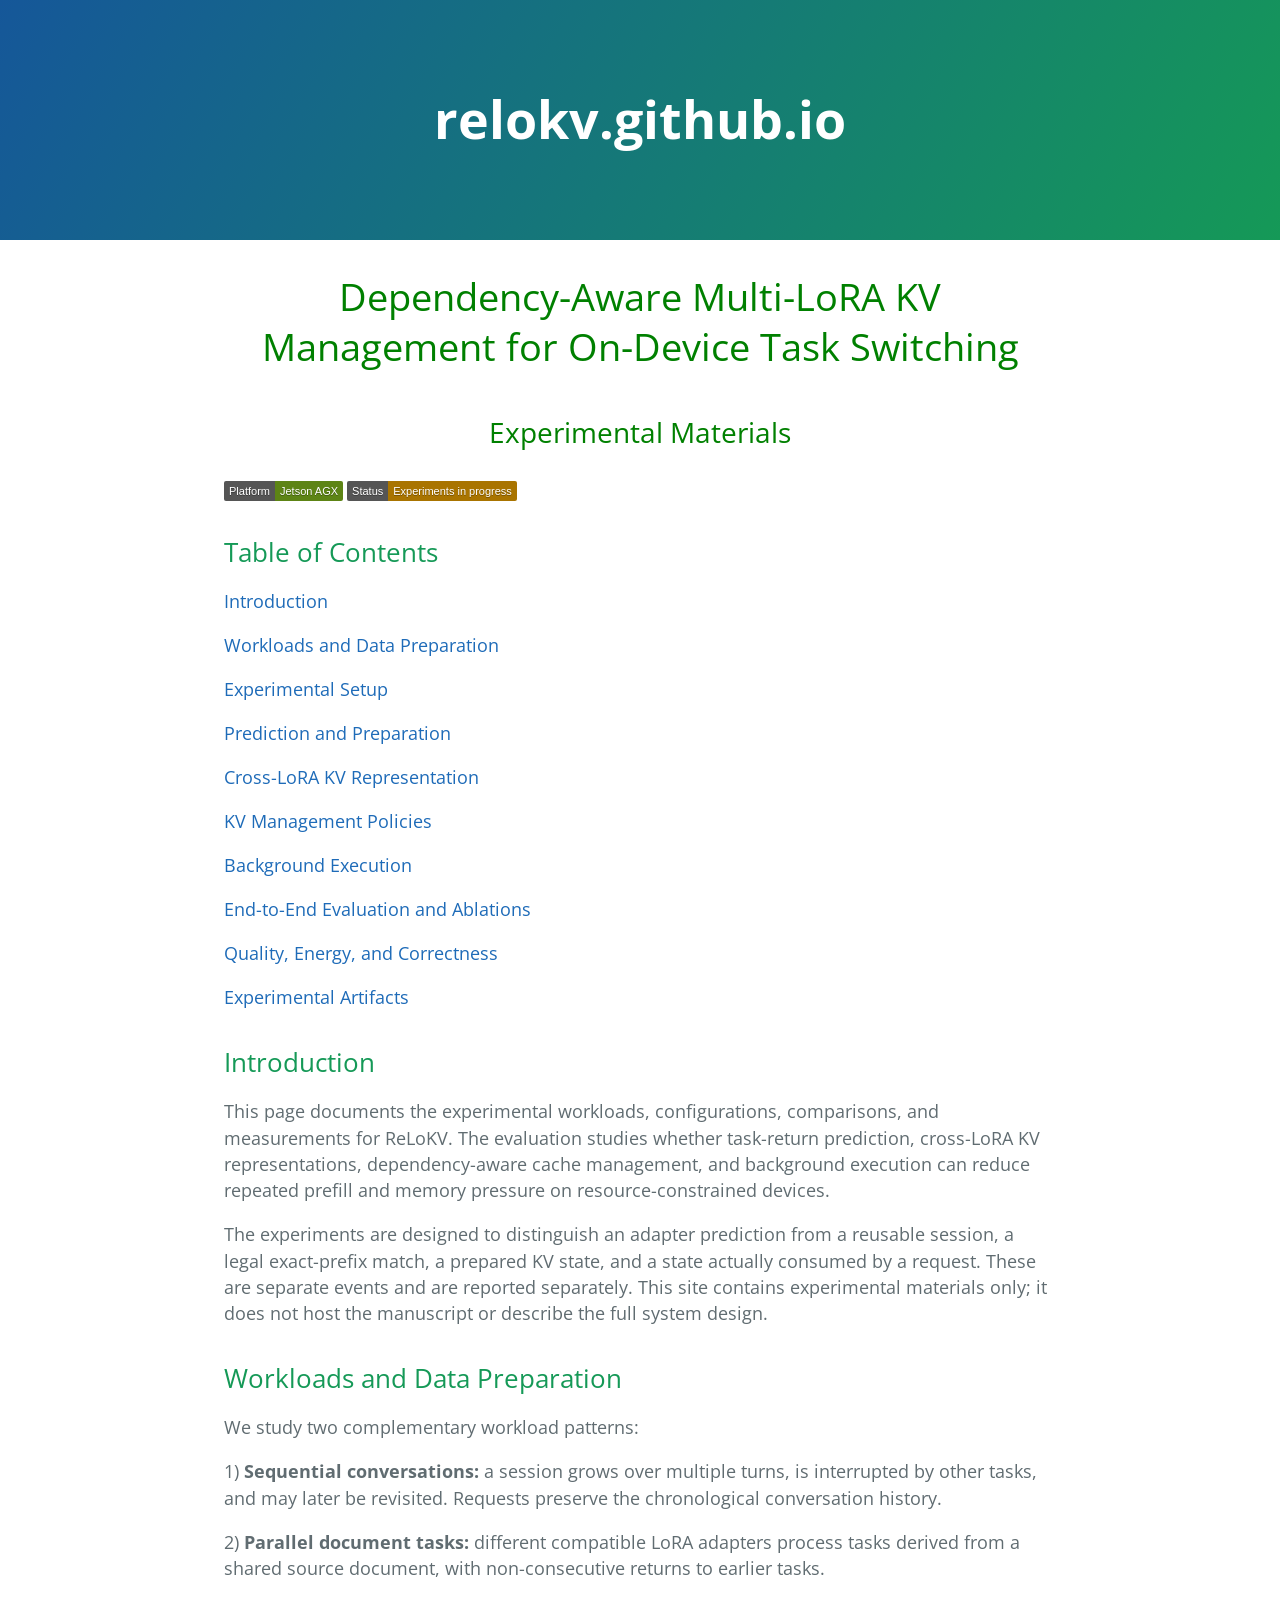
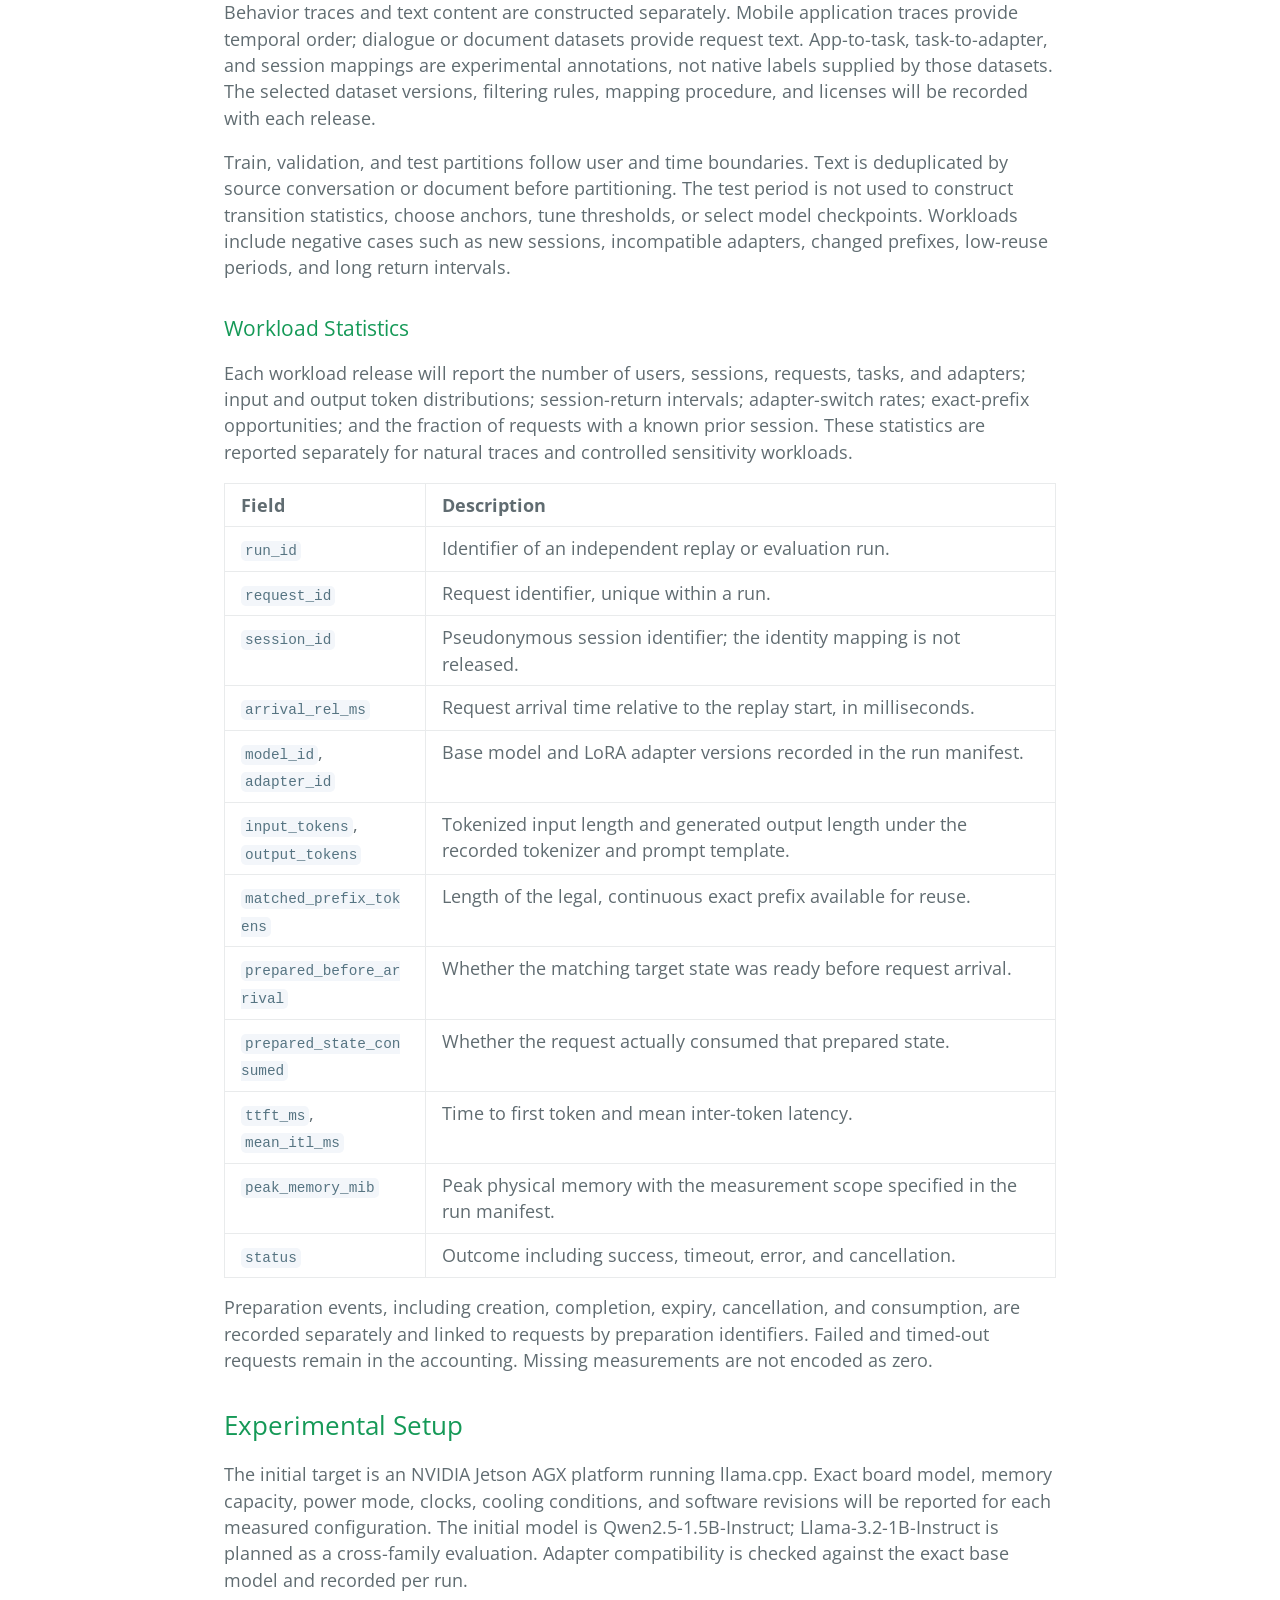
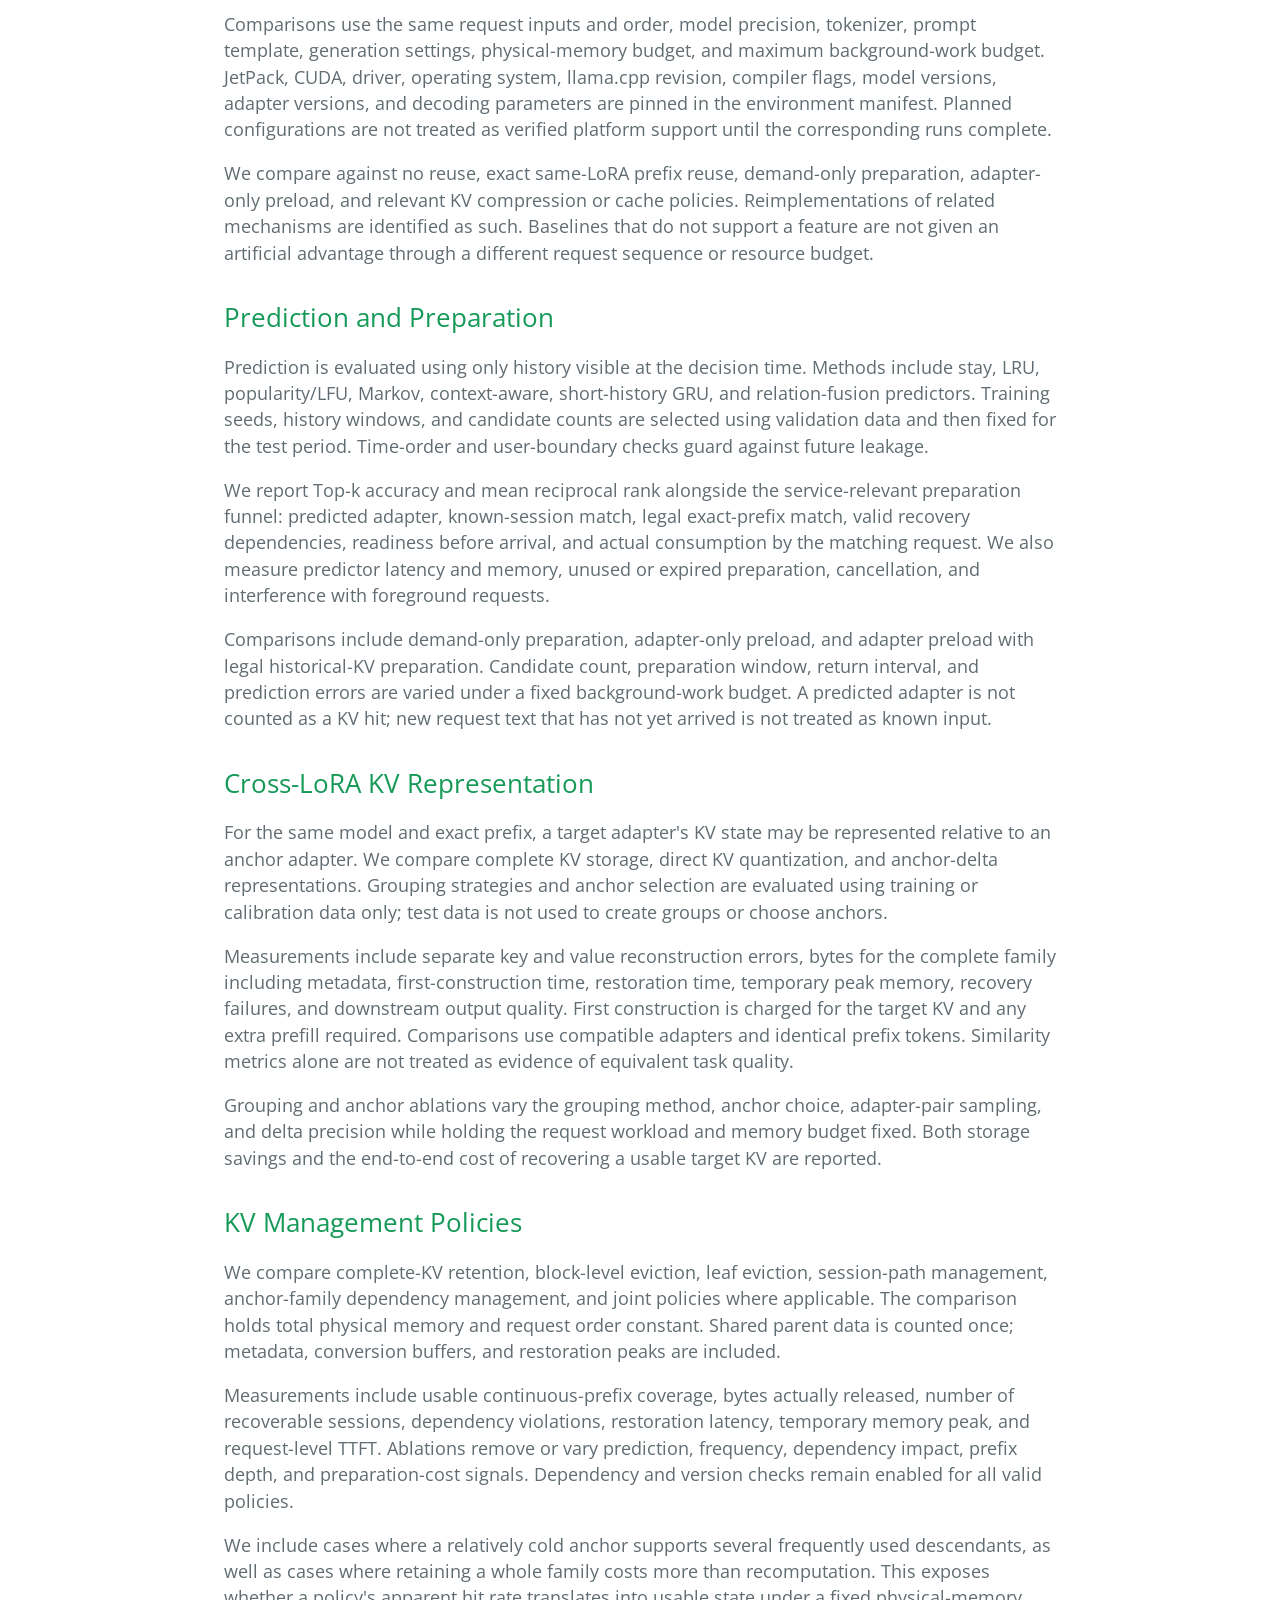
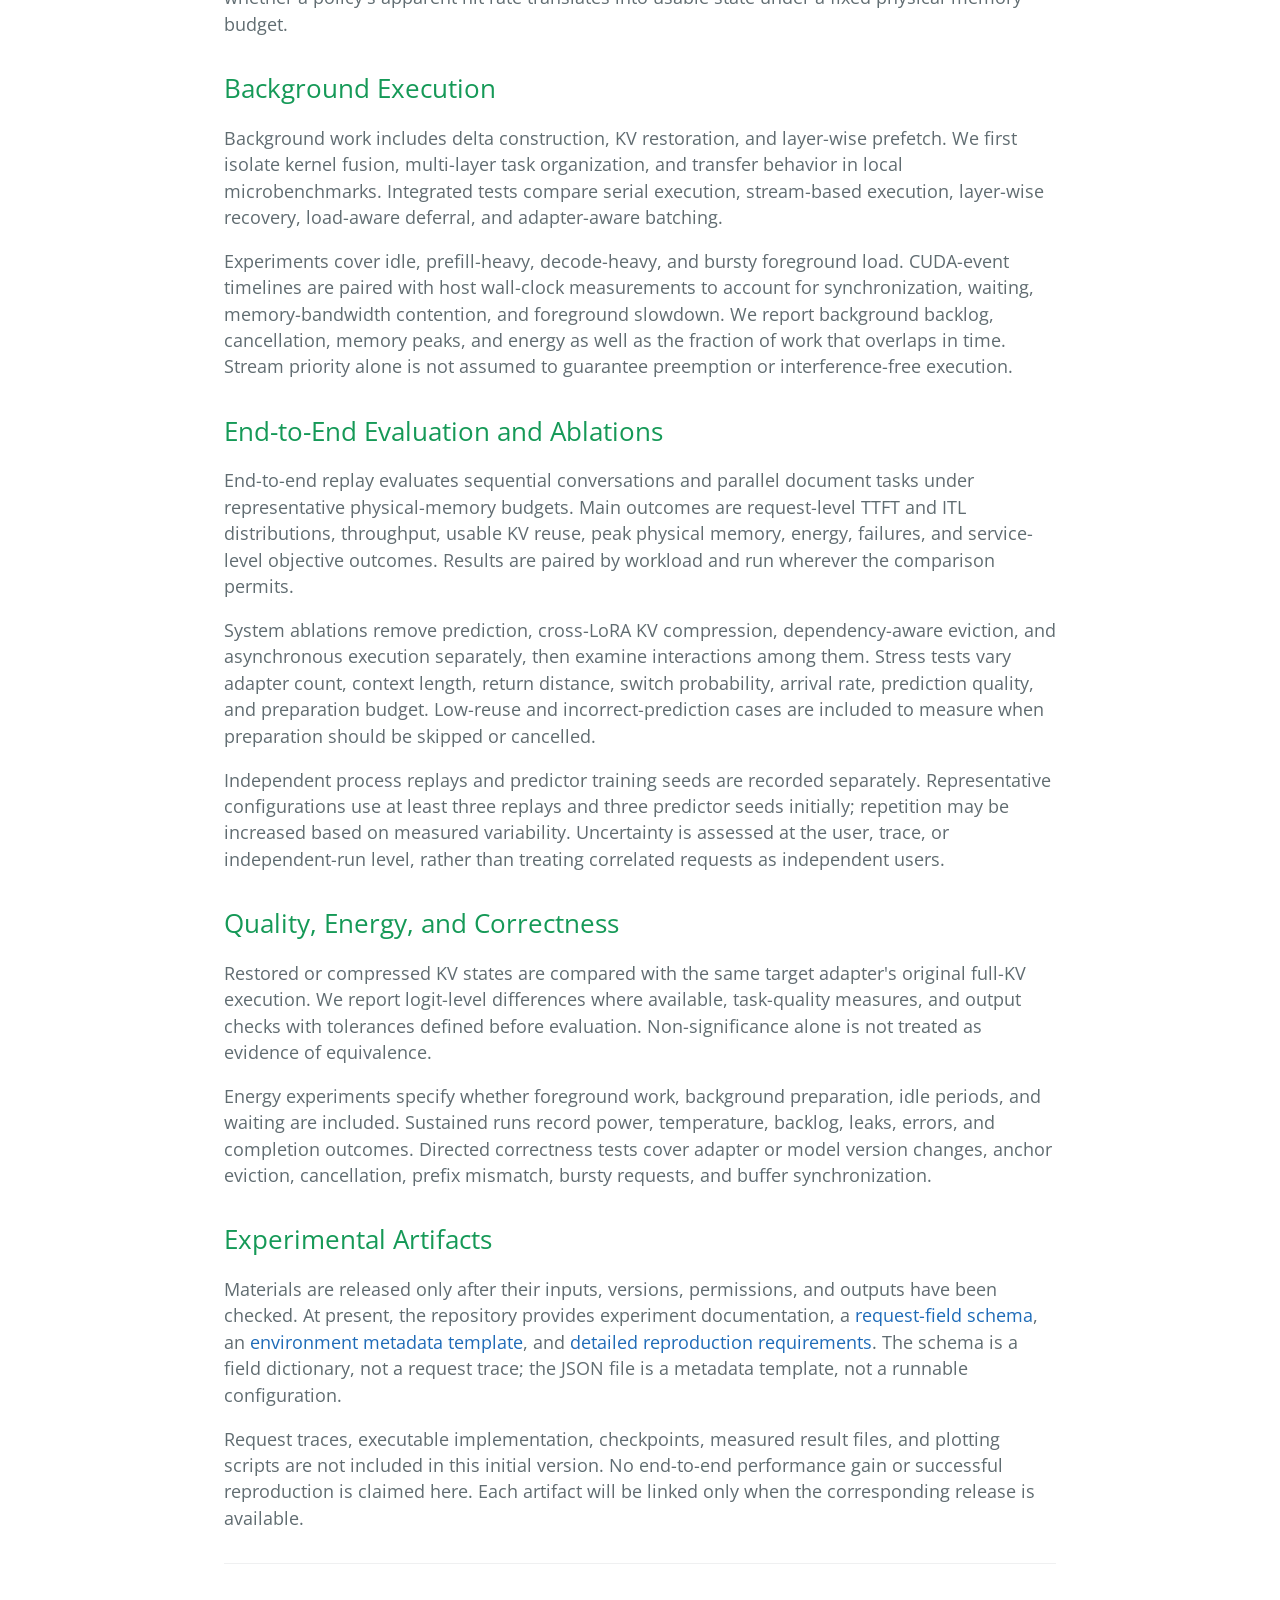
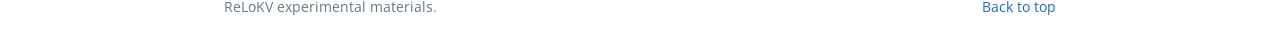
==== index.html @ 2251f83d "system --Initialize the page frame" ====
<!doctype html>
<html lang="en">
<head>
  <meta charset="utf-8">
  <meta name="viewport" content="width=device-width, initial-scale=1">
  <meta name="description" content="Experimental materials and evaluation for ReLoKV.">
  <meta name="referrer" content="no-referrer">
  <title>relokv.github.io</title>
  <link rel="stylesheet" href="assets/styles.css">
</head>
<body>
  <a id="skip-to-content" href="#content">Skip to the content.</a>

  <header class="page-header">
    <h1 class="project-name">relokv.github.io</h1>
  </header>

  <main id="content" class="main-content">
    <p class="site-title">Dependency-Aware Multi-LoRA KV Management for On-Device Task Switching</p>
    <p class="site-subtitle">Experimental Materials</p>

    <p class="badges" aria-label="Artifact information">
      <span class="badge"><span class="badge-label">Platform</span><span class="badge-value platform">Jetson AGX</span></span>
      <span class="badge"><span class="badge-label">Status</span><span class="badge-value preparation">Experiments in progress</span></span>
    </p>

    <nav aria-labelledby="table-of-contents">
      <h2 id="table-of-contents">Table of Contents</h2>
      <p><a href="#introduction">Introduction</a></p>
      <p><a href="#workloads">Workloads and Data Preparation</a></p>
      <p><a href="#experimental-setup">Experimental Setup</a></p>
      <p><a href="#prediction">Prediction and Preparation</a></p>
      <p><a href="#kv-representation">Cross-LoRA KV Representation</a></p>
      <p><a href="#kv-management">KV Management Policies</a></p>
      <p><a href="#background-execution">Background Execution</a></p>
      <p><a href="#end-to-end">End-to-End Evaluation and Ablations</a></p>
      <p><a href="#quality-energy">Quality, Energy, and Correctness</a></p>
      <p><a href="#artifacts">Experimental Artifacts</a></p>
    </nav>

    <h2 id="introduction">Introduction</h2>
    <p>This page documents the experimental workloads, configurations, comparisons, and measurements for ReLoKV. The evaluation studies whether task-return prediction, cross-LoRA KV representations, dependency-aware cache management, and background execution can reduce repeated prefill and memory pressure on resource-constrained devices.</p>
    <p>The experiments are designed to distinguish an adapter prediction from a reusable session, a legal exact-prefix match, a prepared KV state, and a state actually consumed by a request. These are separate events and are reported separately. This site contains experimental materials only; it does not host the manuscript or describe the full system design.</p>

    <h2 id="workloads">Workloads and Data Preparation</h2>
    <p>We study two complementary workload patterns:</p>
    <p>1) <strong>Sequential conversations:</strong> a session grows over multiple turns, is interrupted by other tasks, and may later be revisited. Requests preserve the chronological conversation history.</p>
    <p>2) <strong>Parallel document tasks:</strong> different compatible LoRA adapters process tasks derived from a shared source document, with non-consecutive returns to earlier tasks.</p>
    <p>Behavior traces and text content are constructed separately. Mobile application traces provide temporal order; dialogue or document datasets provide request text. App-to-task, task-to-adapter, and session mappings are experimental annotations, not native labels supplied by those datasets. The selected dataset versions, filtering rules, mapping procedure, and licenses will be recorded with each release.</p>
    <p>Train, validation, and test partitions follow user and time boundaries. Text is deduplicated by source conversation or document before partitioning. The test period is not used to construct transition statistics, choose anchors, tune thresholds, or select model checkpoints. Workloads include negative cases such as new sessions, incompatible adapters, changed prefixes, low-reuse periods, and long return intervals.</p>

    <h3 id="workload-statistics">Workload Statistics</h3>
    <p>Each workload release will report the number of users, sessions, requests, tasks, and adapters; input and output token distributions; session-return intervals; adapter-switch rates; exact-prefix opportunities; and the fraction of requests with a known prior session. These statistics are reported separately for natural traces and controlled sensitivity workloads.</p>
    <div class="table-scroll" role="region" aria-label="Request-level measurement fields" tabindex="0">
      <table>
        <thead><tr><th scope="col">Field</th><th scope="col">Description</th></tr></thead>
        <tbody>
          <tr><td><code>run_id</code></td><td>Identifier of an independent replay or evaluation run.</td></tr>
          <tr><td><code>request_id</code></td><td>Request identifier, unique within a run.</td></tr>
          <tr><td><code>session_id</code></td><td>Pseudonymous session identifier; the identity mapping is not released.</td></tr>
          <tr><td><code>arrival_rel_ms</code></td><td>Request arrival time relative to the replay start, in milliseconds.</td></tr>
          <tr><td><code>model_id</code>, <code>adapter_id</code></td><td>Base model and LoRA adapter versions recorded in the run manifest.</td></tr>
          <tr><td><code>input_tokens</code>, <code>output_tokens</code></td><td>Tokenized input length and generated output length under the recorded tokenizer and prompt template.</td></tr>
          <tr><td><code>matched_prefix_tokens</code></td><td>Length of the legal, continuous exact prefix available for reuse.</td></tr>
          <tr><td><code>prepared_before_arrival</code></td><td>Whether the matching target state was ready before request arrival.</td></tr>
          <tr><td><code>prepared_state_consumed</code></td><td>Whether the request actually consumed that prepared state.</td></tr>
          <tr><td><code>ttft_ms</code>, <code>mean_itl_ms</code></td><td>Time to first token and mean inter-token latency.</td></tr>
          <tr><td><code>peak_memory_mib</code></td><td>Peak physical memory with the measurement scope specified in the run manifest.</td></tr>
          <tr><td><code>status</code></td><td>Outcome including success, timeout, error, and cancellation.</td></tr>
        </tbody>
      </table>
    </div>
    <p>Preparation events, including creation, completion, expiry, cancellation, and consumption, are recorded separately and linked to requests by preparation identifiers. Failed and timed-out requests remain in the accounting. Missing measurements are not encoded as zero.</p>

    <h2 id="experimental-setup">Experimental Setup</h2>
    <p>The initial target is an NVIDIA Jetson AGX platform running llama.cpp. Exact board model, memory capacity, power mode, clocks, cooling conditions, and software revisions will be reported for each measured configuration. The initial model is Qwen2.5-1.5B-Instruct; Llama-3.2-1B-Instruct is planned as a cross-family evaluation. Adapter compatibility is checked against the exact base model and recorded per run.</p>
    <p>Comparisons use the same request inputs and order, model precision, tokenizer, prompt template, generation settings, physical-memory budget, and maximum background-work budget. JetPack, CUDA, driver, operating system, llama.cpp revision, compiler flags, model versions, adapter versions, and decoding parameters are pinned in the environment manifest. Planned configurations are not treated as verified platform support until the corresponding runs complete.</p>
    <p>We compare against no reuse, exact same-LoRA prefix reuse, demand-only preparation, adapter-only preload, and relevant KV compression or cache policies. Reimplementations of related mechanisms are identified as such. Baselines that do not support a feature are not given an artificial advantage through a different request sequence or resource budget.</p>

    <h2 id="prediction">Prediction and Preparation</h2>
    <p>Prediction is evaluated using only history visible at the decision time. Methods include stay, LRU, popularity/LFU, Markov, context-aware, short-history GRU, and relation-fusion predictors. Training seeds, history windows, and candidate counts are selected using validation data and then fixed for the test period. Time-order and user-boundary checks guard against future leakage.</p>
    <p>We report Top-k accuracy and mean reciprocal rank alongside the service-relevant preparation funnel: predicted adapter, known-session match, legal exact-prefix match, valid recovery dependencies, readiness before arrival, and actual consumption by the matching request. We also measure predictor latency and memory, unused or expired preparation, cancellation, and interference with foreground requests.</p>
    <p>Comparisons include demand-only preparation, adapter-only preload, and adapter preload with legal historical-KV preparation. Candidate count, preparation window, return interval, and prediction errors are varied under a fixed background-work budget. A predicted adapter is not counted as a KV hit; new request text that has not yet arrived is not treated as known input.</p>

    <h2 id="kv-representation">Cross-LoRA KV Representation</h2>
    <p>For the same model and exact prefix, a target adapter's KV state may be represented relative to an anchor adapter. We compare complete KV storage, direct KV quantization, and anchor-delta representations. Grouping strategies and anchor selection are evaluated using training or calibration data only; test data is not used to create groups or choose anchors.</p>
    <p>Measurements include separate key and value reconstruction errors, bytes for the complete family including metadata, first-construction time, restoration time, temporary peak memory, recovery failures, and downstream output quality. First construction is charged for the target KV and any extra prefill required. Comparisons use compatible adapters and identical prefix tokens. Similarity metrics alone are not treated as evidence of equivalent task quality.</p>
    <p>Grouping and anchor ablations vary the grouping method, anchor choice, adapter-pair sampling, and delta precision while holding the request workload and memory budget fixed. Both storage savings and the end-to-end cost of recovering a usable target KV are reported.</p>

    <h2 id="kv-management">KV Management Policies</h2>
    <p>We compare complete-KV retention, block-level eviction, leaf eviction, session-path management, anchor-family dependency management, and joint policies where applicable. The comparison holds total physical memory and request order constant. Shared parent data is counted once; metadata, conversion buffers, and restoration peaks are included.</p>
    <p>Measurements include usable continuous-prefix coverage, bytes actually released, number of recoverable sessions, dependency violations, restoration latency, temporary memory peak, and request-level TTFT. Ablations remove or vary prediction, frequency, dependency impact, prefix depth, and preparation-cost signals. Dependency and version checks remain enabled for all valid policies.</p>
    <p>We include cases where a relatively cold anchor supports several frequently used descendants, as well as cases where retaining a whole family costs more than recomputation. This exposes whether a policy's apparent hit rate translates into usable state under a fixed physical-memory budget.</p>

    <h2 id="background-execution">Background Execution</h2>
    <p>Background work includes delta construction, KV restoration, and layer-wise prefetch. We first isolate kernel fusion, multi-layer task organization, and transfer behavior in local microbenchmarks. Integrated tests compare serial execution, stream-based execution, layer-wise recovery, load-aware deferral, and adapter-aware batching.</p>
    <p>Experiments cover idle, prefill-heavy, decode-heavy, and bursty foreground load. CUDA-event timelines are paired with host wall-clock measurements to account for synchronization, waiting, memory-bandwidth contention, and foreground slowdown. We report background backlog, cancellation, memory peaks, and energy as well as the fraction of work that overlaps in time. Stream priority alone is not assumed to guarantee preemption or interference-free execution.</p>

    <h2 id="end-to-end">End-to-End Evaluation and Ablations</h2>
    <p>End-to-end replay evaluates sequential conversations and parallel document tasks under representative physical-memory budgets. Main outcomes are request-level TTFT and ITL distributions, throughput, usable KV reuse, peak physical memory, energy, failures, and service-level objective outcomes. Results are paired by workload and run wherever the comparison permits.</p>
    <p>System ablations remove prediction, cross-LoRA KV compression, dependency-aware eviction, and asynchronous execution separately, then examine interactions among them. Stress tests vary adapter count, context length, return distance, switch probability, arrival rate, prediction quality, and preparation budget. Low-reuse and incorrect-prediction cases are included to measure when preparation should be skipped or cancelled.</p>
    <p>Independent process replays and predictor training seeds are recorded separately. Representative configurations use at least three replays and three predictor seeds initially; repetition may be increased based on measured variability. Uncertainty is assessed at the user, trace, or independent-run level, rather than treating correlated requests as independent users.</p>

    <h2 id="quality-energy">Quality, Energy, and Correctness</h2>
    <p>Restored or compressed KV states are compared with the same target adapter's original full-KV execution. We report logit-level differences where available, task-quality measures, and output checks with tolerances defined before evaluation. Non-significance alone is not treated as evidence of equivalence.</p>
    <p>Energy experiments specify whether foreground work, background preparation, idle periods, and waiting are included. Sustained runs record power, temperature, backlog, leaks, errors, and completion outcomes. Directed correctness tests cover adapter or model version changes, anchor eviction, cancellation, prefix mismatch, bursty requests, and buffer synchronization.</p>

    <h2 id="artifacts">Experimental Artifacts</h2>
    <p>Materials are released only after their inputs, versions, permissions, and outputs have been checked. At present, the repository provides experiment documentation, a <a href="data/schema.csv" download>request-field schema</a>, an <a href="configs/environment-template.json" download>environment metadata template</a>, and <a href="reproduction.html">detailed reproduction requirements</a>. The schema is a field dictionary, not a request trace; the JSON file is a metadata template, not a runnable configuration.</p>
    <p>Request traces, executable implementation, checkpoints, measured result files, and plotting scripts are not included in this initial version. No end-to-end performance gain or successful reproduction is claimed here. Each artifact will be linked only when the corresponding release is available.</p>

    <footer class="site-footer">
      <span>ReLoKV experimental materials.</span>
      <a href="#content">Back to top</a>
    </footer>
  </main>
</body>
</html>
---- assets/styles.css ----
@font-face {
  font-family: "Open Sans";
  font-style: normal;
  font-weight: 400;
  font-display: swap;
  src: url("fonts/open-sans-regular.woff2") format("woff2");
}

@font-face {
  font-family: "Open Sans";
  font-style: normal;
  font-weight: 700;
  font-display: swap;
  src: url("fonts/open-sans-bold.woff2") format("woff2");
}

/* Cayman-style presentation shared by the supplied reference sites. */
:root {
  color-scheme: light;
  --header-bg-color: #159957;
  --header-bg-color-secondary: #155799;
  --section-headings-color: #159957;
  --body-text-color: #606c71;
  --body-link-color: #1e6bb8;
  --border-color: #e9ebec;
  --code-bg-color: #f3f6fa;
  --code-text-color: #567482;
}

* { box-sizing: border-box; }
body {
  padding: 0;
  margin: 0;
  font-family: "Open Sans", "Helvetica Neue", Helvetica, Arial, sans-serif;
  font-size: 16px;
  line-height: 1.5;
  color: var(--body-text-color);
  background: #fff;
  letter-spacing: 0;
}
a { color: var(--body-link-color); text-decoration: none; }
a:hover { text-decoration: underline; }
a:focus-visible, .table-scroll:focus-visible { outline: 2px solid var(--body-link-color); outline-offset: 4px; }
#skip-to-content {
  position: absolute;
  top: -100px;
  left: 0;
  z-index: 5;
  padding: 0.5rem 1rem;
  color: #fff;
  background: #155799;
}
#skip-to-content:focus { top: 0; }
.page-header {
  color: #fff;
  text-align: center;
  background-color: var(--header-bg-color);
  background-image: linear-gradient(120deg, var(--header-bg-color-secondary), var(--header-bg-color));
  padding: 5rem 6rem;
}
.project-name {
  margin-top: 0;
  margin-bottom: 0.1rem;
  font-size: 3.25rem;
  font-weight: 700;
  line-height: 1.5;
  overflow-wrap: anywhere;
}
.main-content {
  max-width: 64rem;
  padding: 2rem 6rem;
  margin: 0 auto;
  font-size: 1.1rem;
  overflow-wrap: break-word;
}
.main-content > :first-child { margin-top: 0; }
.main-content h1, .main-content h2, .main-content h3,
.main-content h4, .main-content h5, .main-content h6 {
  margin-top: 2rem;
  margin-bottom: 1rem;
  color: var(--section-headings-color);
  font-weight: 400;
}
.main-content h2 { font-size: 1.5em; }
.main-content h3 { font-size: 1.17em; }
.main-content p { margin-top: 0; margin-bottom: 1em; }
.main-content ul, .main-content ol { margin-top: 0; }
.main-content li + li { margin-top: 0.25rem; }
.main-content nav p { margin-bottom: 1em; }
.site-title {
  margin: 1.5rem 0 0;
  color: green;
  text-align: center;
  font-size: 2.35rem;
  line-height: 1.35;
}
.site-subtitle {
  margin: 0.5rem 0 2rem;
  color: green;
  text-align: center;
  font-size: 1.75rem;
  line-height: 1.5;
}
.badges { display: flex; flex-wrap: wrap; gap: 4px; align-items: center; }
.badge {
  display: inline-flex;
  height: 20px;
  overflow: hidden;
  border-radius: 2px;
  color: #fff;
  font-family: Verdana, Geneva, sans-serif;
  font-size: 11px;
  line-height: 20px;
  text-shadow: 0 1px 0 rgb(0 0 0 / 30%);
}
.badge-label, .badge-value { padding: 0 5px; white-space: nowrap; }
.badge-label { background: #555; }
.badge-value.platform { background: #5d8415; }
.badge-value.preparation { background: #a97400; }
.table-scroll { width: 100%; overflow-x: auto; margin-bottom: 1rem; }
.main-content table { width: 100%; border-spacing: 0; border-collapse: collapse; font-size: inherit; line-height: inherit; }
.main-content table th { font-weight: 700; }
.main-content table th, .main-content table td {
  padding: 0.5rem 1rem;
  border: 1px solid var(--border-color);
  text-align: left;
  vertical-align: top;
}
.main-content code {
  padding: 2px 4px;
  font-family: Consolas, "Liberation Mono", Menlo, monospace;
  font-size: 0.9rem;
  color: var(--code-text-color);
  background-color: var(--code-bg-color);
  border-radius: 0.3rem;
  overflow-wrap: anywhere;
}
.site-footer {
  display: flex;
  flex-wrap: wrap;
  justify-content: space-between;
  gap: 0.75rem;
  padding-top: 2rem;
  margin-top: 2rem;
  border-top: 1px solid #eff0f1;
  font-size: 0.9rem;
  color: #657983;
}
.reproduction-title { margin-bottom: 0; font-size: 2.75rem; }
.main-content section { margin: 0; padding: 0; }
.main-content h2[id], .main-content h3[id], .main-content section[id] { scroll-margin-top: 1rem; }

@media screen and (min-width: 42rem) and (max-width: 64rem) {
  .page-header { padding: 3rem 4rem; }
  .project-name { font-size: 2.25rem; }
  .main-content { padding: 2rem 4rem; }
  .site-title { font-size: 2rem; }
  .site-subtitle { font-size: 1.5rem; }
}
@media screen and (max-width: 42rem) {
  .page-header { padding: 2rem 1rem; }
  .project-name { font-size: 1.75rem; }
  .main-content { padding: 2rem 1rem; font-size: 1rem; }
  .site-title { margin-top: 0.5rem; font-size: 1.65rem; }
  .site-subtitle { margin: 0.4rem 0 1.5rem; font-size: 1.25rem; }
  .main-content table { min-width: 34rem; }
  .main-content table th, .main-content table td { padding: 0.5rem 0.75rem; }
  .reproduction-title { font-size: 1.75rem; }
}
@media print {
  .page-header { color: #000; background: none; padding: 1rem 0; }
  .project-name { font-size: 2rem; }
  .main-content { max-width: none; padding: 1rem 0; font-size: 11pt; }
  .site-title { margin-top: 0; }
  .table-scroll { overflow: visible; }
  .main-content table { min-width: 0; }
  .site-footer, #skip-to-content { display: none; }
}
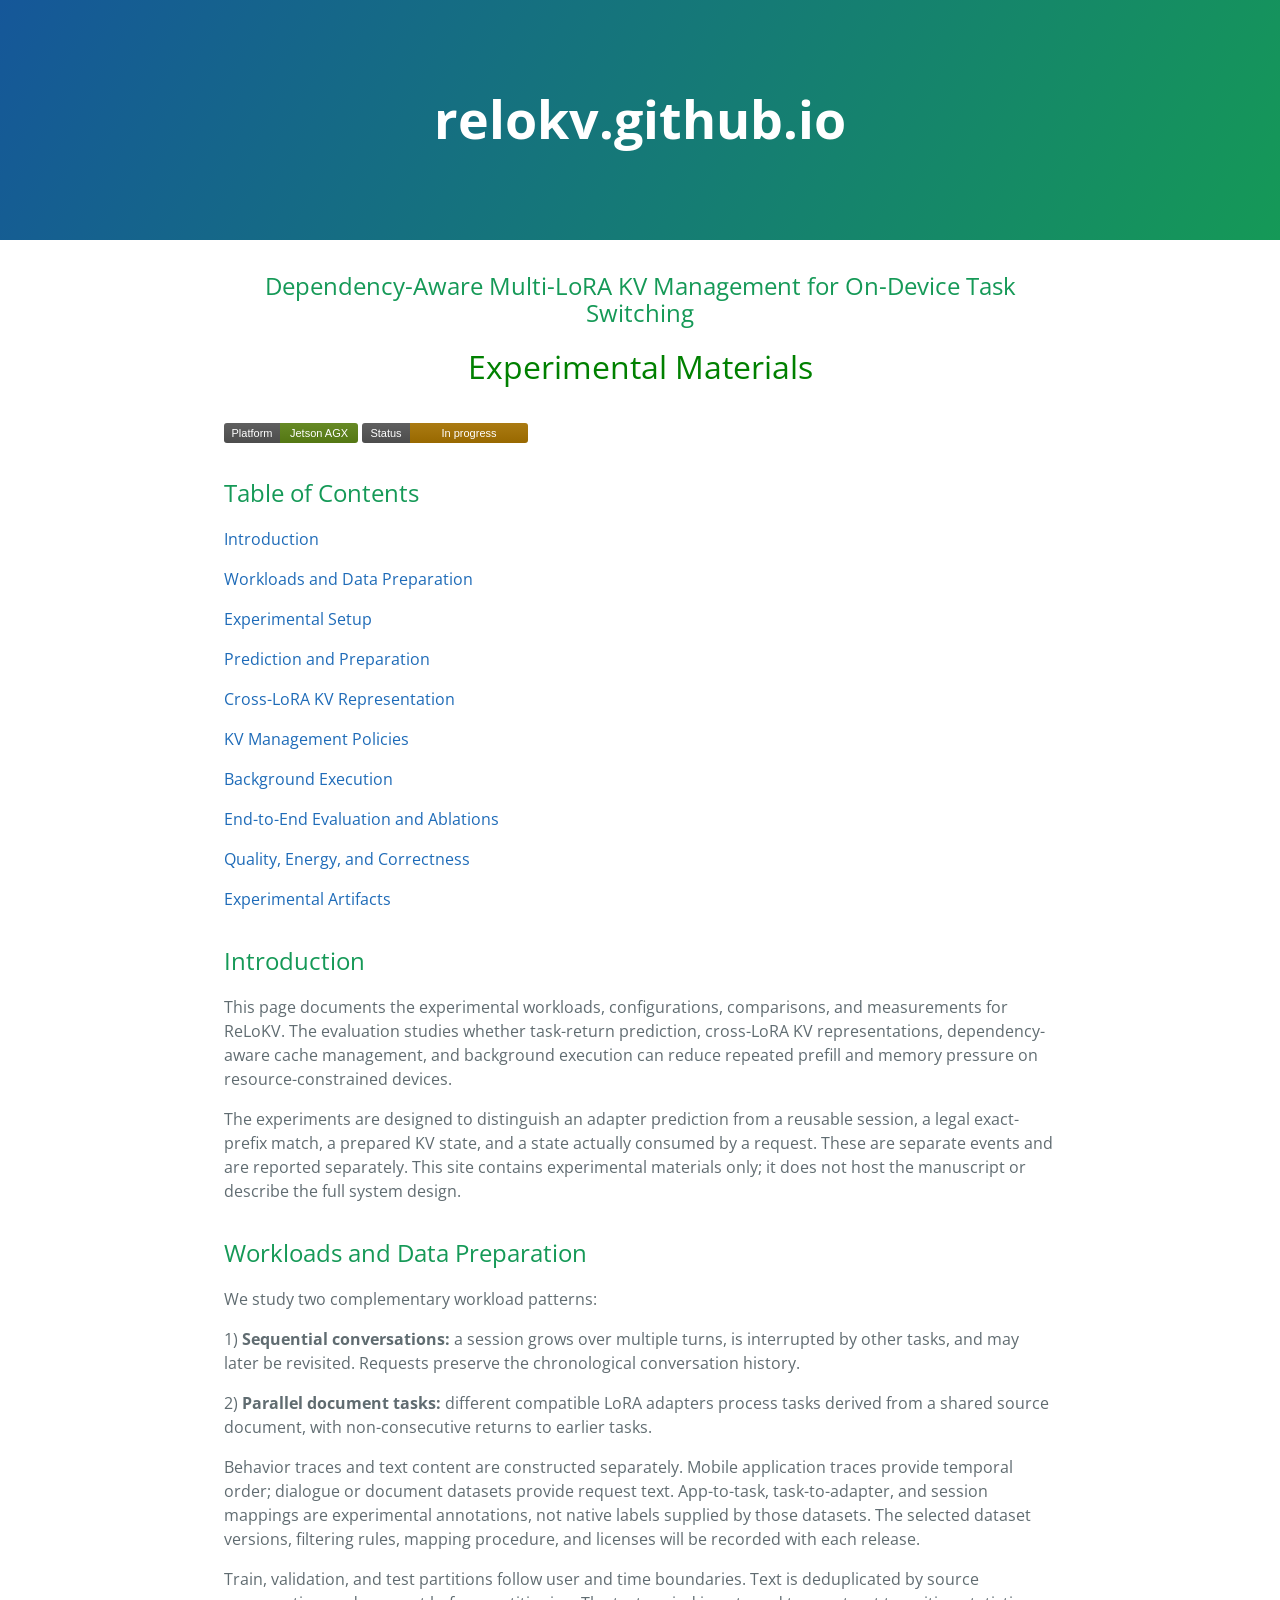
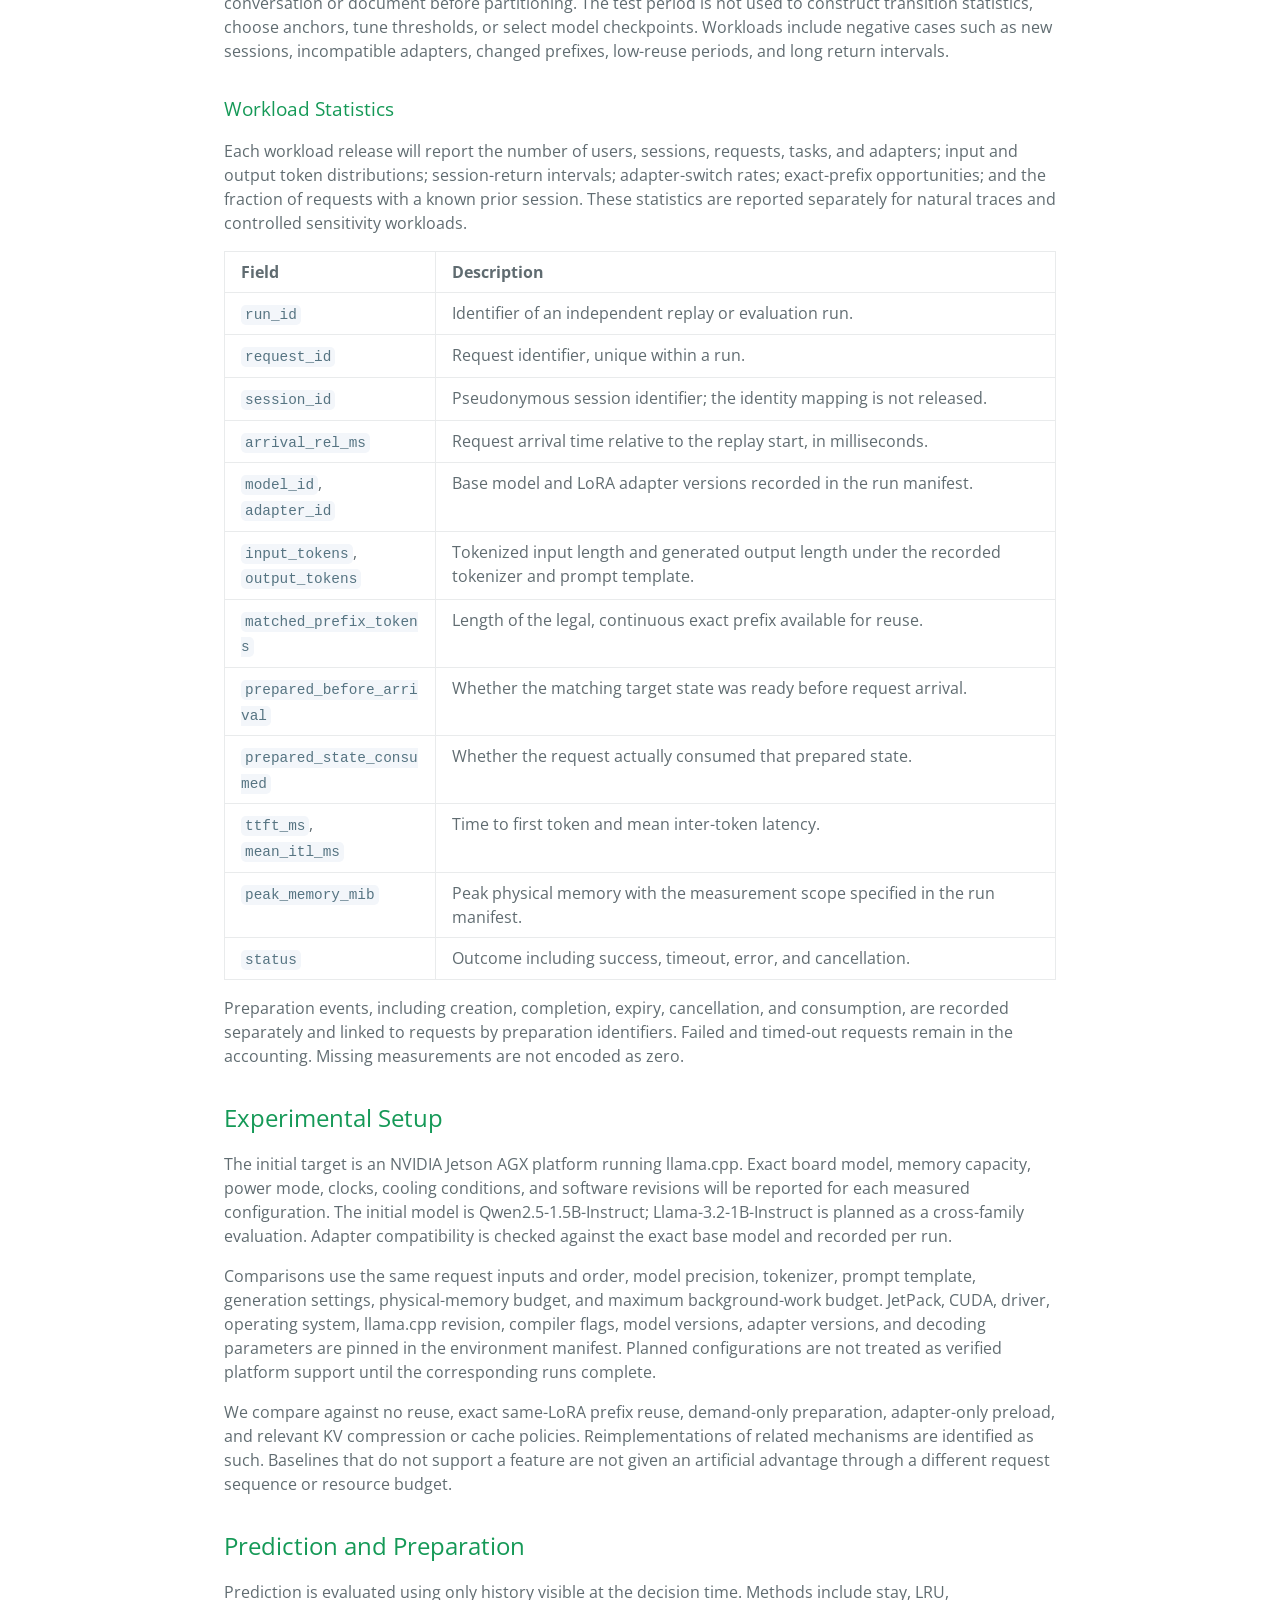
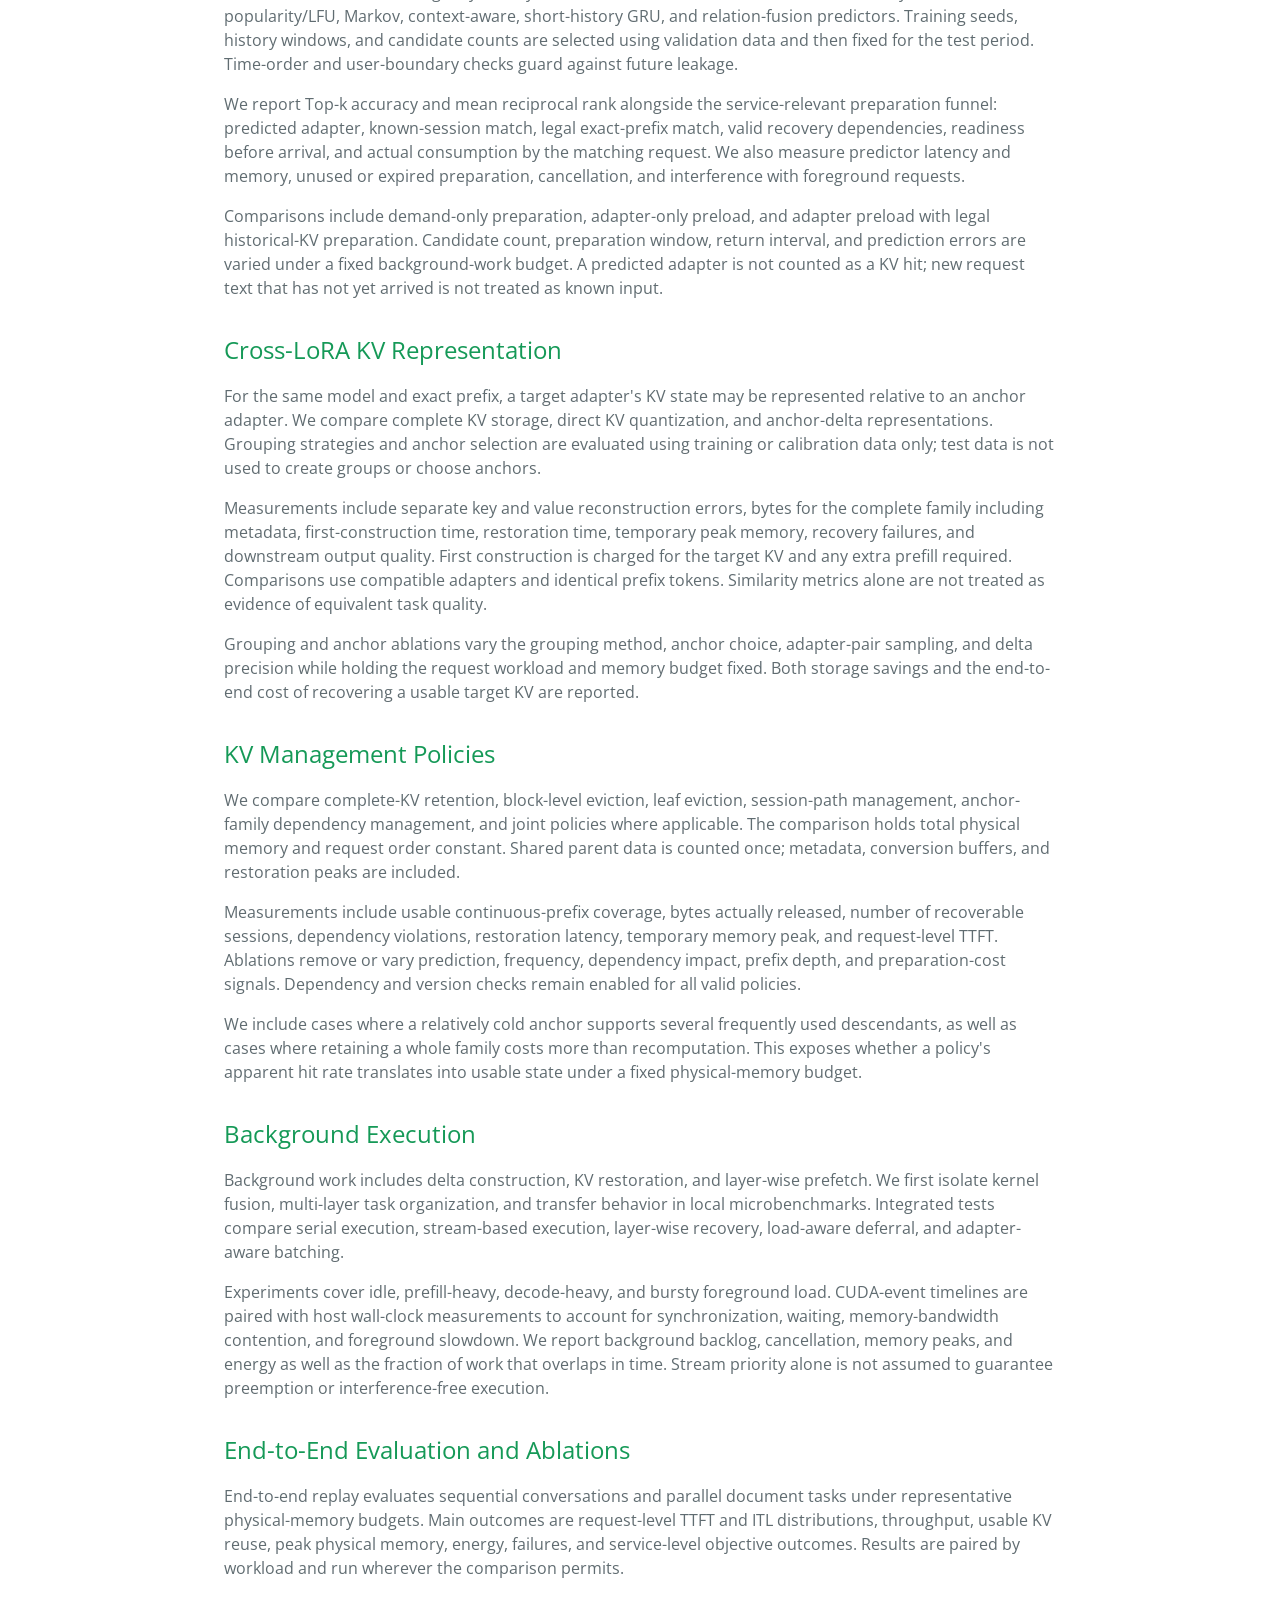
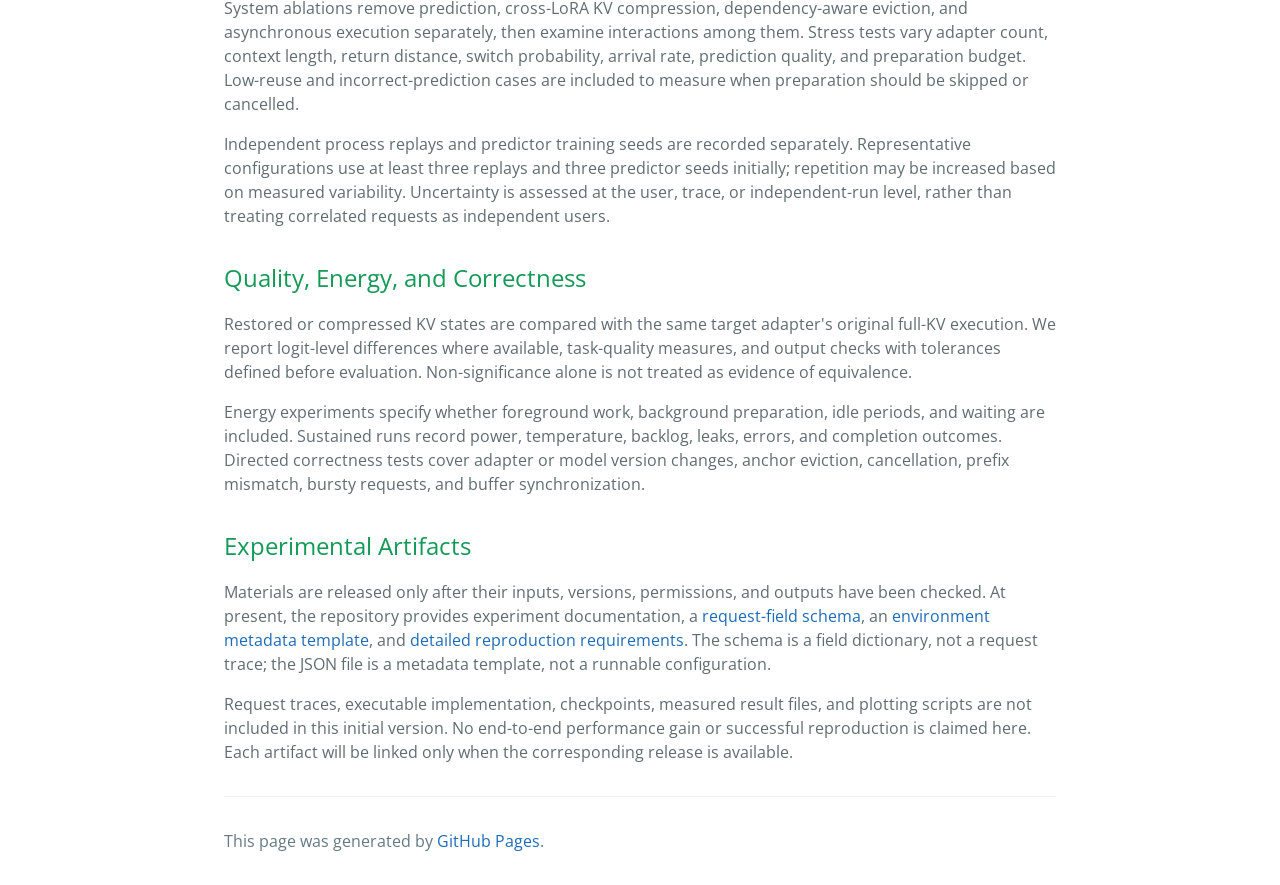
==== commit 5ec0a40e: "system --Optimized the initialization framework" ====
--- a/index.html
+++ b/index.html
@@ -16,12 +16,12 @@
   </header>
 
   <main id="content" class="main-content">
-    <p class="site-title">Dependency-Aware Multi-LoRA KV Management for On-Device Task Switching</p>
+    <h2 class="site-title">Dependency-Aware Multi-LoRA KV Management for On-Device Task Switching</h2>
     <p class="site-subtitle">Experimental Materials</p>
 
     <p class="badges" aria-label="Artifact information">
-      <span class="badge"><span class="badge-label">Platform</span><span class="badge-value platform">Jetson AGX</span></span>
-      <span class="badge"><span class="badge-label">Status</span><span class="badge-value preparation">Experiments in progress</span></span>
+      <img src="assets/badges/platform.svg" alt="Platform: Jetson AGX">
+      <img src="assets/badges/status.svg" alt="Status: experiments in progress">
     </p>
 
     <nav aria-labelledby="table-of-contents">
@@ -110,8 +110,7 @@
     <p>Request traces, executable implementation, checkpoints, measured result files, and plotting scripts are not included in this initial version. No end-to-end performance gain or successful reproduction is claimed here. Each artifact will be linked only when the corresponding release is available.</p>
 
     <footer class="site-footer">
-      <span>ReLoKV experimental materials.</span>
-      <a href="#content">Back to top</a>
+      <span>This page was generated by <a href="https://pages.github.com">GitHub Pages</a>.</span>
     </footer>
   </main>
 </body>
--- a/assets/styles.css
+++ b/assets/styles.css
@@ -70,7 +70,7 @@
   max-width: 64rem;
   padding: 2rem 6rem;
   margin: 0 auto;
-  font-size: 1.1rem;
+  font-size: 1rem;
   overflow-wrap: break-word;
 }
 .main-content > :first-child { margin-top: 0; }
@@ -91,32 +91,19 @@
   margin: 1.5rem 0 0;
   color: green;
   text-align: center;
-  font-size: 2.35rem;
-  line-height: 1.35;
+  font-size: 2.8rem;
+  line-height: 1.15;
+  font-weight: 400;
 }
 .site-subtitle {
-  margin: 0.5rem 0 2rem;
+  margin: 0.8rem 0 2rem;
   color: green;
   text-align: center;
-  font-size: 1.75rem;
+  font-size: 2rem;
   line-height: 1.5;
 }
 .badges { display: flex; flex-wrap: wrap; gap: 4px; align-items: center; }
-.badge {
-  display: inline-flex;
-  height: 20px;
-  overflow: hidden;
-  border-radius: 2px;
-  color: #fff;
-  font-family: Verdana, Geneva, sans-serif;
-  font-size: 11px;
-  line-height: 20px;
-  text-shadow: 0 1px 0 rgb(0 0 0 / 30%);
-}
-.badge-label, .badge-value { padding: 0 5px; white-space: nowrap; }
-.badge-label { background: #555; }
-.badge-value.platform { background: #5d8415; }
-.badge-value.preparation { background: #a97400; }
+.badges img { display: block; height: 20px; width: auto; }
 .table-scroll { width: 100%; overflow-x: auto; margin-bottom: 1rem; }
 .main-content table { width: 100%; border-spacing: 0; border-collapse: collapse; font-size: inherit; line-height: inherit; }
 .main-content table th { font-weight: 700; }
@@ -136,14 +123,10 @@
   overflow-wrap: anywhere;
 }
 .site-footer {
-  display: flex;
-  flex-wrap: wrap;
-  justify-content: space-between;
-  gap: 0.75rem;
   padding-top: 2rem;
   margin-top: 2rem;
   border-top: 1px solid #eff0f1;
-  font-size: 0.9rem;
+  font-size: 1rem;
   color: #657983;
 }
 .reproduction-title { margin-bottom: 0; font-size: 2.75rem; }
@@ -154,15 +137,15 @@
   .page-header { padding: 3rem 4rem; }
   .project-name { font-size: 2.25rem; }
   .main-content { padding: 2rem 4rem; }
-  .site-title { font-size: 2rem; }
-  .site-subtitle { font-size: 1.5rem; }
+  .site-title { font-size: 2.5rem; }
+  .site-subtitle { font-size: 1.75rem; }
 }
 @media screen and (max-width: 42rem) {
   .page-header { padding: 2rem 1rem; }
   .project-name { font-size: 1.75rem; }
   .main-content { padding: 2rem 1rem; font-size: 1rem; }
-  .site-title { margin-top: 0.5rem; font-size: 1.65rem; }
-  .site-subtitle { margin: 0.4rem 0 1.5rem; font-size: 1.25rem; }
+  .site-title { margin-top: 0.5rem; font-size: 1.9rem; }
+  .site-subtitle { margin: 0.4rem 0 1.5rem; font-size: 1.4rem; }
   .main-content table { min-width: 34rem; }
   .main-content table th, .main-content table td { padding: 0.5rem 0.75rem; }
   .reproduction-title { font-size: 1.75rem; }
